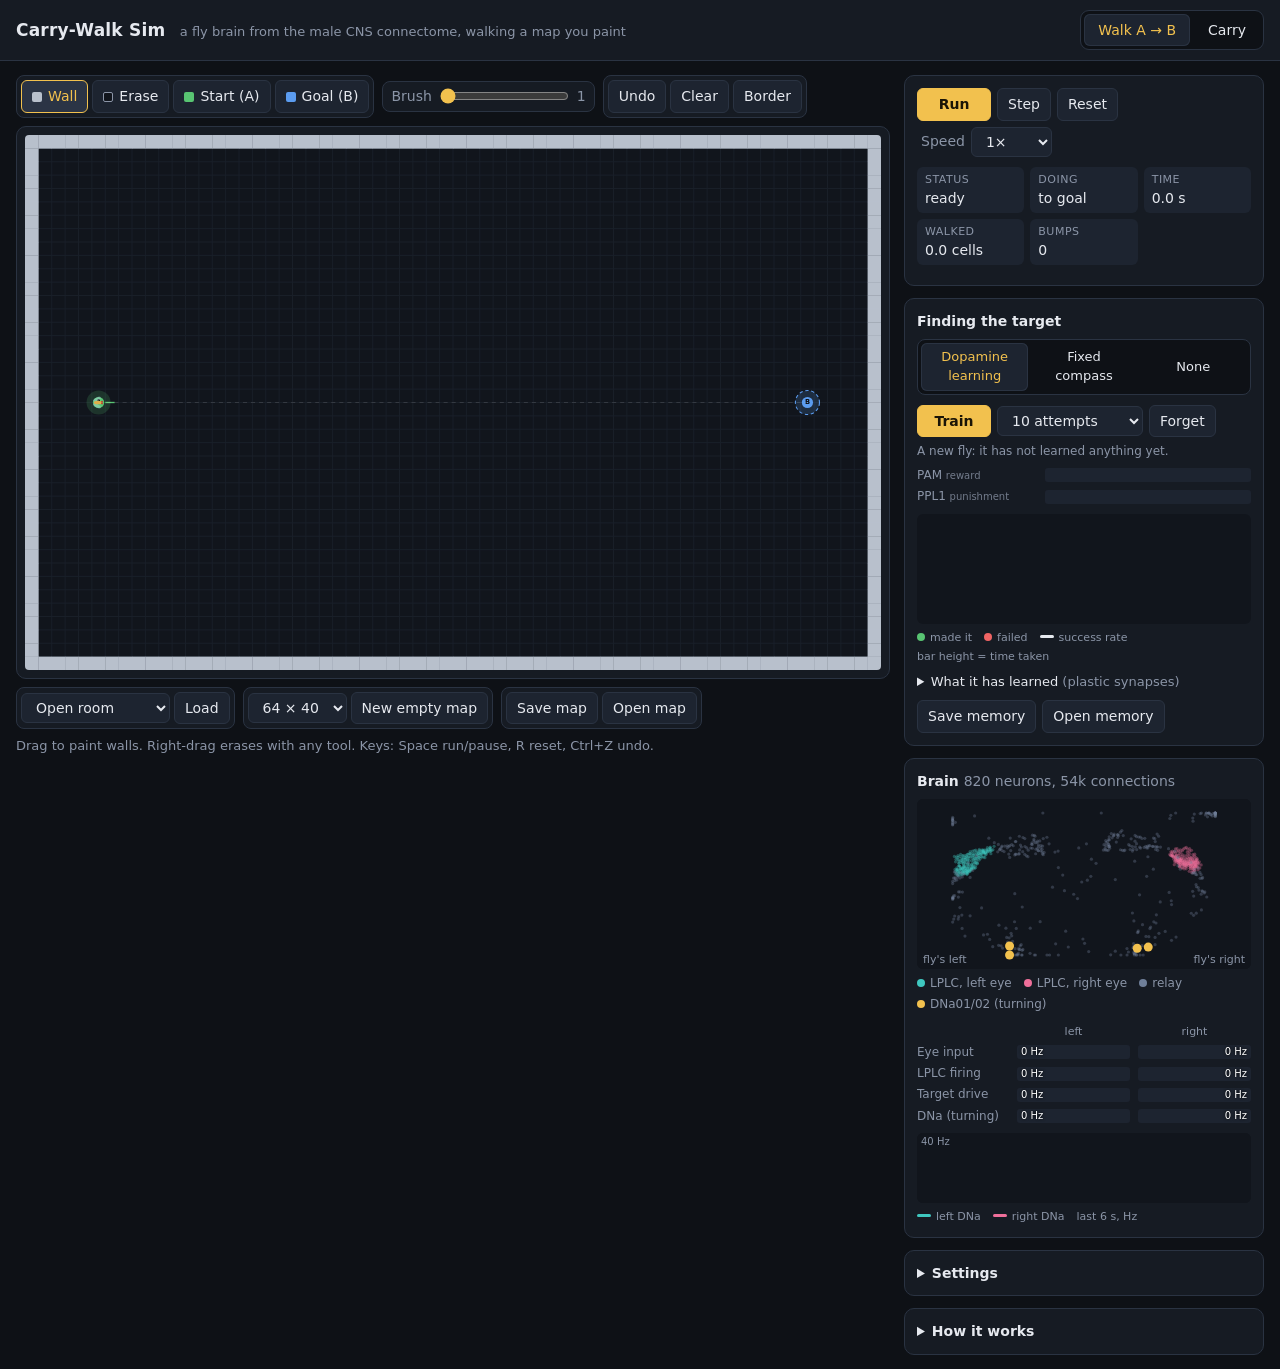
==== experiments/carry-walk-sim/web/index.html @ cd9e39ca "Reorganize the project and add the carry-walk map simulation - Move the experiments out of BrainTest" ====
<!doctype html>
<html lang="en">
<head>
<meta charset="utf-8">
<meta name="viewport" content="width=device-width, initial-scale=1">
<title>Carry-Walk Sim</title>
<link rel="stylesheet" href="style.css">
</head>
<body>
<header>
  <div class="brand">
    <strong>Carry-Walk Sim</strong>
    <span class="sub">a fly brain from the male CNS connectome, walking a map you paint</span>
  </div>
  <nav id="tabs" role="tablist"></nav>
</header>

<main>
  <section class="stage">
    <div class="toolbar" id="toolbar">
      <div class="group" id="tools"></div>
      <div class="group">
        <label class="inline">Brush
          <input type="range" id="brush" min="1" max="5" value="1">
          <span id="brushVal">1</span>
        </label>
      </div>
      <div class="group">
        <button id="undo" title="Undo (Ctrl+Z)">Undo</button>
        <button id="clear" title="Remove every wall">Clear</button>
        <button id="border" title="Wall around the edge">Border</button>
      </div>
    </div>
    <div class="canvasWrap" id="mapWrap">
      <canvas id="map"></canvas>
      <div class="banner" id="banner" hidden></div>
    </div>
    <div class="toolbar">
      <div class="group">
        <select id="preset" title="Ready-made maps"></select>
        <button id="loadPreset">Load</button>
      </div>
      <div class="group">
        <select id="newSize" title="Size of a new empty map">
          <option value="48x30">48 × 30</option>
          <option value="64x40" selected>64 × 40</option>
          <option value="96x60">96 × 60</option>
        </select>
        <button id="newMap">New empty map</button>
      </div>
      <div class="group">
        <button id="saveMap">Save map</button>
        <label class="button">Open map<input type="file" id="openMap" accept=".json,application/json" hidden></label>
      </div>
    </div>
    <p class="hint" id="hint"></p>
  </section>

  <aside>
    <section class="panel">
      <div class="runRow">
        <button id="play" class="primary">Run</button>
        <button id="step" title="One 20 ms step">Step</button>
        <button id="reset">Reset</button>
        <label class="inline">Speed
          <select id="speed">
            <option value="0.25">¼×</option>
            <option value="0.5">½×</option>
            <option value="1" selected>1×</option>
            <option value="2">2×</option>
            <option value="5">5×</option>
            <option value="10">10×</option>
            <option value="25">25×</option>
            <option value="50">50×</option>
            <option value="100">100×</option>
          </select>
        </label>
      </div>
      <dl class="stats">
        <div><dt>Status</dt><dd id="stStatus">ready</dd></div>
        <div><dt>Doing</dt><dd id="stPhase">-</dd></div>
        <div><dt>Time</dt><dd id="stTime">0.0 s</dd></div>
        <div><dt>Walked</dt><dd id="stDist">0.0 cells</dd></div>
        <div><dt>Bumps</dt><dd id="stBumps">0</dd></div>
      </dl>
      <ol class="events" id="events"></ol>
    </section>

    <section class="panel" id="learnPanel">
      <h2>Finding the target</h2>
      <div class="seg" id="steering" role="radiogroup">
        <button data-v="learned" title="The fly learns from dopamine which way to turn">Dopamine learning</button>
        <button data-v="compass" title="A fixed compass pulls toward the target">Fixed compass</button>
        <button data-v="none" title="Only the connectome's wall avoidance">None</button>
      </div>
      <div id="learnBox">
        <div class="runRow">
          <button id="train" class="primary">Train</button>
          <select id="trainN" title="How many attempts to train">
            <option value="10" selected>10 attempts</option>
            <option value="50">50 attempts</option>
            <option value="100">100 attempts</option>
            <option value="250">250 attempts</option>
            <option value="500">500 attempts</option>
            <option value="1000">1000 attempts</option>
          </select>
          <button id="forget" title="Wipe what the fly has learned">Forget</button>
        </div>
        <p class="small muted" id="trainInfo"></p>
        <div class="dopa">
          <span class="name">PAM <small>reward</small></span><div class="bar pam"><i></i></div>
          <span class="name">PPL1 <small>punishment</small></span><div class="bar ppl1"><i></i></div>
        </div>
        <canvas id="curve"></canvas>
        <div class="legend small">
          <span><i class="dot ok"></i>made it</span>
          <span><i class="dot bad"></i>failed</span>
          <span><i class="line rate"></i>success rate</span>
          <span class="muted">bar height = time taken</span>
        </div>
        <details class="synapses">
          <summary>What it has learned <span class="muted">(plastic synapses)</span></summary>
          <div id="synapses"></div>
        </details>
        <div class="runRow">
          <button id="saveMem">Save memory</button>
          <label class="button">Open memory<input type="file" id="openMem" accept=".json,application/json" hidden></label>
        </div>
      </div>
    </section>

    <section class="panel">
      <h2>Brain <span class="muted">820 neurons, 54k connections</span></h2>
      <canvas id="brain"></canvas>
      <div class="legend">
        <span><i class="dot eyeL"></i>LPLC, left eye</span>
        <span><i class="dot eyeR"></i>LPLC, right eye</span>
        <span><i class="dot relay"></i>relay</span>
        <span><i class="dot dna"></i>DNa01/02 (turning)</span>
      </div>
      <div class="meters" id="meters"></div>
      <canvas id="trace"></canvas>
      <div class="legend small">
        <span><i class="line dnaL"></i>left DNa</span>
        <span><i class="line dnaR"></i>right DNa</span>
        <span class="muted">last 6 s, Hz</span>
      </div>
    </section>

    <details class="panel" id="settingsPanel">
      <summary>Settings</summary>
      <div id="settings"></div>
      <button id="defaults">Back to defaults</button>
    </details>

    <details class="panel">
      <summary>How it works</summary>
      <div class="about">
        <p>The fly walks forward at a steady pace. Only its <b>brain</b> decides where it turns.</p>
        <p><b>Eyes.</b> Each eye looks from straight ahead to its side (the coloured rays). The more of an eye's
          view a wall fills, and the closer it is, the harder that eye's looming neurons
          (<b>LPLC1, LPLC2, LPLC4</b>) are driven, up to 150 spikes/s each.</p>
        <p><b>Brain.</b> 416 LPLC neurons, 400 relay neurons and the 4 turning neurons <b>DNa01/DNa02</b>, joined by
          their real connections from the male CNS connectome (Janelia FlyEM). Every neuron is a leaky
          integrate-and-fire unit simulated every millisecond. Nothing about "turn away from walls" is written
          in the code: that comes from the wiring.</p>
        <p><b>Turning.</b> Turning speed = gain × (right DNa rate − left DNa rate).</p>
        <p><b>Dopamine learning.</b> The fly senses which direction its current target is (8 direction cells)
          and how close walls are (6 wall cells). Those cells reach the turning neurons through synapses that start
          out random, so a new fly has no idea where to go. <b>PAM</b> dopamine neurons fire when things go better
          than expected (getting closer to the target, a wall moving away, grabbing the load, arriving).
          <b>PPL1</b> dopamine neurons fire when they go worse (bumping, a wall looming up, walking away). Synapses
          that were just used get stronger after PAM and weaker after PPL1. What it learns stays between attempts.</p>
        <p><b>Fixed compass (for comparison).</b> Instead of learning, a compass sends extra spikes to the turning
          neuron on the side of the target.</p>
        <p><b>Built-in wall avoidance.</b> Switch it off in Settings to disconnect the eyes from the connectome's
          looming neurons: the fly then has to learn from punishment alone that walls are bad.</p>
        <p><b>Controls.</b> Set <i>Eye wiring</i> to <i>swapped</i> to plug each eye into the wrong side of the
          brain: the fly then steers into walls.</p>
      </div>
    </details>
  </aside>
</main>

<script src="brain_data.js"></script>
<script src="brain.js"></script>
<script src="sim.js"></script>
<script src="presets.js"></script>
<script src="learning.js"></script>
<script src="app.js"></script>
</body>
</html>
---- experiments/carry-walk-sim/web/style.css ----
:root {
  --bg: #0e1116;
  --panel: #161b23;
  --panel-2: #1d2430;
  --line: #2a3342;
  --text: #e6e9ef;
  --muted: #8b95a7;
  --accent: #f2c14e;
  --eye-l: #3fc8c0;
  --eye-r: #ef6f9a;
  --relay: #6f7f99;
  --floor: #11151c;
  --grid: #1a2029;
  --wall: #b8c0cc;
  --start: #58c472;
  --goal: #5b9cf0;
  --pickup: #f39a3d;
  --drop: #b07cf0;
  --ok: #58c472;
  --bad: #ef6464;
}

* { box-sizing: border-box; }
html, body { margin: 0; background: var(--bg); color: var(--text); }
body { font: 14px/1.45 system-ui, -apple-system, "Segoe UI", Roboto, sans-serif; min-height: 100vh; }

header {
  display: flex; align-items: center; justify-content: space-between; gap: 16px; flex-wrap: wrap;
  padding: 10px 16px; border-bottom: 1px solid var(--line); background: var(--panel);
}
.brand strong { font-size: 17px; letter-spacing: .2px; }
.brand .sub { color: var(--muted); margin-left: 10px; font-size: 13px; }

nav { display: flex; gap: 4px; background: var(--bg); padding: 3px; border-radius: 9px; border: 1px solid var(--line); }
nav button { border: 0; background: transparent; padding: 6px 14px; border-radius: 6px; }
nav button[aria-selected="true"] { background: var(--panel-2); color: var(--accent); box-shadow: inset 0 0 0 1px var(--line); }

main { display: grid; grid-template-columns: minmax(0, 1fr) 360px; gap: 14px; padding: 14px 16px; }
@media (max-width: 1000px) { main { grid-template-columns: 1fr; } }

.stage { display: flex; flex-direction: column; gap: 8px; min-width: 0; }
.toolbar { display: flex; flex-wrap: wrap; gap: 8px; align-items: center; }
.group { display: flex; gap: 4px; align-items: center; padding: 4px; background: var(--panel); border: 1px solid var(--line); border-radius: 8px; }

button, select, .button {
  font: inherit; color: var(--text); background: var(--panel-2); border: 1px solid var(--line);
  border-radius: 6px; padding: 5px 10px; cursor: pointer;
}
button:hover, .button:hover, select:hover { border-color: #3d4a5f; }
button.primary { background: var(--accent); color: #1a1406; border-color: var(--accent); font-weight: 600; min-width: 74px; }
button.tool[aria-pressed="true"] { background: #2b3445; border-color: var(--accent); color: var(--accent); }
button.tool .sw { display: inline-block; width: 10px; height: 10px; border-radius: 2px; margin-right: 6px; vertical-align: -1px; }
label.inline { display: flex; align-items: center; gap: 6px; color: var(--muted); padding: 0 4px; }
input[type="range"] { accent-color: var(--accent); }

.canvasWrap { position: relative; background: var(--panel); border: 1px solid var(--line); border-radius: 10px; padding: 8px; }
#map { display: block; width: 100%; touch-action: none; cursor: crosshair; border-radius: 4px; }
.banner {
  position: absolute; left: 50%; top: 18px; transform: translateX(-50%);
  padding: 8px 16px; border-radius: 8px; font-weight: 600; background: var(--panel-2); border: 1px solid var(--line);
  box-shadow: 0 6px 24px rgba(0,0,0,.4);
}
.banner.ok { color: var(--ok); border-color: var(--ok); }
.banner.bad { color: var(--bad); border-color: var(--bad); }
.hint { color: var(--muted); margin: 0; font-size: 13px; }

aside { display: flex; flex-direction: column; gap: 12px; min-width: 0; }
.panel { background: var(--panel); border: 1px solid var(--line); border-radius: 10px; padding: 12px; }
.panel h2 { font-size: 14px; margin: 0 0 8px; }
.muted { color: var(--muted); font-weight: normal; }
summary { cursor: pointer; font-weight: 600; }
details[open] summary { margin-bottom: 10px; }

.runRow { display: flex; gap: 6px; align-items: center; flex-wrap: wrap; }
.stats { display: grid; grid-template-columns: repeat(auto-fill, minmax(96px, 1fr)); gap: 6px; margin: 10px 0 0; }
.stats div { background: var(--panel-2); border-radius: 6px; padding: 5px 8px; }
.stats dt { color: var(--muted); font-size: 11px; text-transform: uppercase; letter-spacing: .5px; }
.stats dd { margin: 0; font-variant-numeric: tabular-nums; }
#stStatus.success { color: var(--ok); }
#stStatus.timeout { color: var(--bad); }
.events { margin: 8px 0 0; padding-left: 20px; color: var(--muted); font-size: 13px; max-height: 90px; overflow: auto; }

#brain { width: 100%; height: 170px; display: block; background: var(--floor); border-radius: 6px; }
#trace { width: 100%; height: 70px; display: block; background: var(--floor); border-radius: 6px; margin-top: 8px; }
.legend { display: flex; flex-wrap: wrap; gap: 4px 12px; margin-top: 6px; font-size: 12px; color: var(--muted); }
.legend.small { font-size: 11px; }
.dot { display: inline-block; width: 8px; height: 8px; border-radius: 50%; margin-right: 5px; }
.dot.eyeL { background: var(--eye-l); } .dot.eyeR { background: var(--eye-r); }
.dot.relay { background: var(--relay); } .dot.dna { background: var(--accent); }
.line { display: inline-block; width: 14px; height: 3px; margin-right: 5px; vertical-align: 3px; border-radius: 2px; }
.line.dnaL { background: var(--eye-l); } .line.dnaR { background: var(--eye-r); }

.meters { display: grid; grid-template-columns: 92px 1fr 1fr; gap: 4px 8px; margin-top: 10px; font-size: 12px; align-items: center; }
.meters .name { color: var(--muted); }
.bar { position: relative; height: 14px; background: var(--panel-2); border-radius: 3px; overflow: hidden; }
.bar i { position: absolute; top: 0; bottom: 0; }
.bar.l i { right: 0; background: var(--eye-l); }
.bar.r i { left: 0; background: var(--eye-r); }
.bar span { position: absolute; inset: 0; font-size: 10px; line-height: 14px; padding: 0 4px; font-variant-numeric: tabular-nums; color: #fff; text-shadow: 0 0 3px #000; }
.bar.l span { text-align: left; } .bar.r span { text-align: right; }
.meters .head { color: var(--muted); font-size: 11px; text-align: center; }

#settings { display: grid; gap: 8px; margin-bottom: 10px; }
.setting { display: grid; grid-template-columns: 1fr 64px; gap: 2px 8px; align-items: center; }
.setting label { font-size: 13px; }
.setting .val { text-align: right; font-variant-numeric: tabular-nums; color: var(--accent); font-size: 13px; }
.setting input[type="range"], .setting select { grid-column: 1 / -1; width: 100%; }
.setting .note { grid-column: 1 / -1; color: var(--muted); font-size: 11px; }
.check { display: flex; gap: 8px; align-items: center; font-size: 13px; }
.about p { margin: 0 0 8px; color: #c5ccd8; font-size: 13px; }

.seg { display: flex; gap: 2px; background: var(--bg); border: 1px solid var(--line); border-radius: 8px; padding: 3px; margin-bottom: 10px; }
.seg button { flex: 1; border: 0; background: transparent; padding: 5px 6px; font-size: 13px; }
.seg button[aria-checked="true"] { background: var(--panel-2); color: var(--accent); box-shadow: inset 0 0 0 1px var(--line); }
.small { font-size: 12px; }
p.small { margin: 6px 0; }
.dopa { display: grid; grid-template-columns: 120px 1fr; gap: 4px 8px; align-items: center; font-size: 12px; margin: 6px 0 8px; }
.dopa .name { color: var(--muted); }
.dopa small { font-size: 10px; opacity: .8; }
.bar.pam i, .bar.ppl1 i { left: 0; transition: width .08s linear; }
.bar.pam i { background: var(--ok); }
.bar.ppl1 i { background: var(--bad); }
#curve { width: 100%; height: 110px; display: block; background: var(--floor); border-radius: 6px; }
.dot.ok { background: var(--ok); } .dot.bad { background: var(--bad); }
.synapses { margin: 8px 0; font-size: 12px; }
.synapses summary { font-weight: normal; font-size: 13px; }
.syn { display: grid; grid-template-columns: 1fr 64px 64px; gap: 2px 6px; align-items: center; }
.syn .h { color: var(--muted); font-size: 11px; text-align: center; }
.syn .c { height: 16px; border-radius: 3px; font-size: 10px; line-height: 16px; text-align: center; color: #fff; text-shadow: 0 0 3px #000; font-variant-numeric: tabular-nums; }
.syn .n { color: #c5ccd8; white-space: nowrap; overflow: hidden; text-overflow: ellipsis; }
#learnBox[hidden] { display: none; }
.line.rate { background: #e6e9ef; }
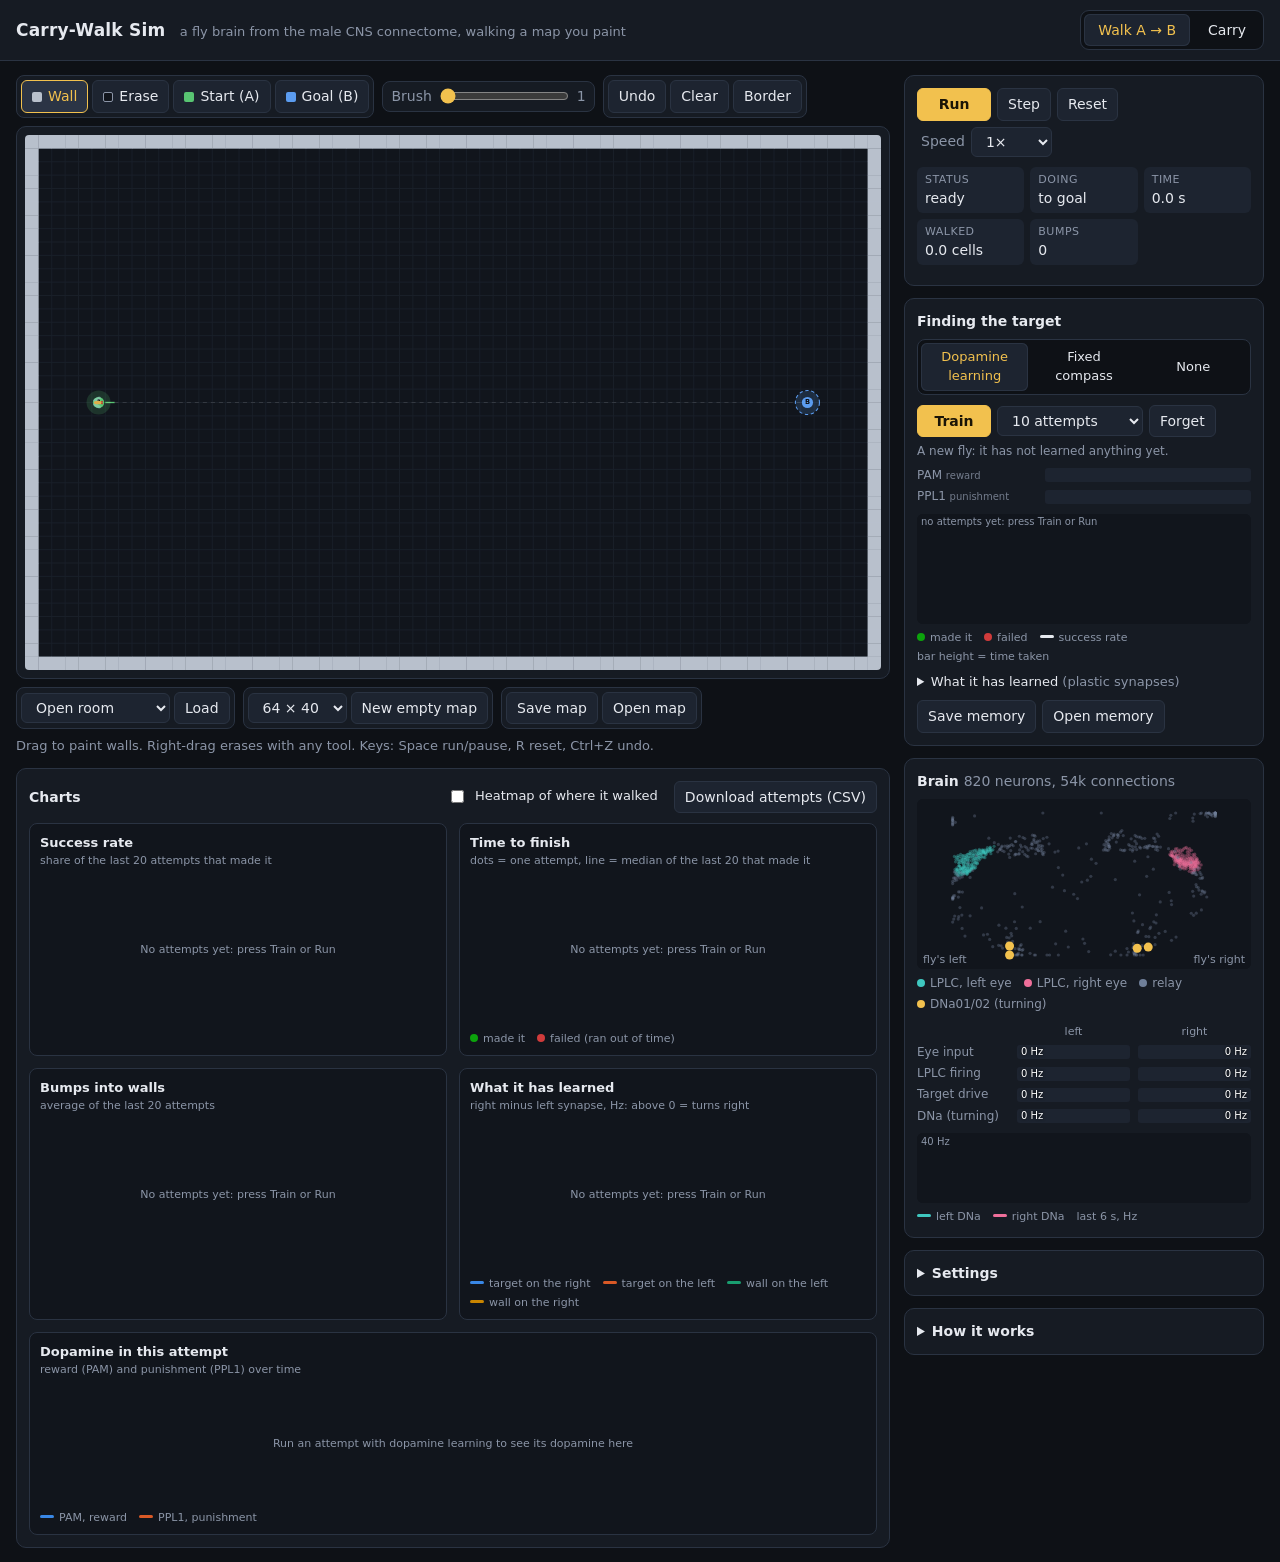
==== commit 9daf2534: "Add charts to the carry-walk simulation - Charts panel on the page: success rate, time to finish, bu" ====
--- a/experiments/carry-walk-sim/web/index.html
+++ b/experiments/carry-walk-sim/web/index.html
@@ -54,6 +54,42 @@
       </div>
     </div>
     <p class="hint" id="hint"></p>
+
+    <section class="panel charts" id="charts">
+      <div class="chartsHead">
+        <h2>Charts <span class="muted" id="chartsNote"></span></h2>
+        <label class="check"><input type="checkbox" id="showHeat"> Heatmap of where it walked</label>
+        <button id="csv" title="Every attempt as a spreadsheet file">Download attempts (CSV)</button>
+      </div>
+      <div class="chartGrid">
+        <figure class="chart">
+          <figcaption>Success rate <span>share of the last 20 attempts that made it</span></figcaption>
+          <div class="plot"><canvas id="cSuccess"></canvas><div class="tip" hidden></div></div>
+        </figure>
+        <figure class="chart">
+          <figcaption>Time to finish <span>dots = one attempt, line = median of the last 20 that made it</span></figcaption>
+          <div class="plot"><canvas id="cTime"></canvas><div class="tip" hidden></div></div>
+          <div class="legend small"><span><i class="dot ok"></i>made it</span><span><i class="dot bad"></i>failed (ran out of time)</span></div>
+        </figure>
+        <figure class="chart">
+          <figcaption>Bumps into walls <span>average of the last 20 attempts</span></figcaption>
+          <div class="plot"><canvas id="cBumps"></canvas><div class="tip" hidden></div></div>
+        </figure>
+        <figure class="chart">
+          <figcaption>What it has learned <span>right minus left synapse, Hz: above 0 = turns right</span></figcaption>
+          <div class="plot"><canvas id="cLearned"></canvas><div class="tip" hidden></div></div>
+          <div class="legend small">
+            <span><i class="line s1"></i>target on the right</span><span><i class="line s2"></i>target on the left</span>
+            <span><i class="line s3"></i>wall on the left</span><span><i class="line s4"></i>wall on the right</span>
+          </div>
+        </figure>
+        <figure class="chart wide">
+          <figcaption>Dopamine in this attempt <span>reward (PAM) and punishment (PPL1) over time</span></figcaption>
+          <div class="plot"><canvas id="cDopa"></canvas><div class="tip" hidden></div></div>
+          <div class="legend small"><span><i class="line s1"></i>PAM, reward</span><span><i class="line s2"></i>PPL1, punishment</span></div>
+        </figure>
+      </div>
+    </section>
   </section>
 
   <aside>
@@ -187,6 +223,7 @@
 <script src="sim.js"></script>
 <script src="presets.js"></script>
 <script src="learning.js"></script>
+<script src="charts.js"></script>
 <script src="app.js"></script>
 </body>
 </html>
--- a/experiments/carry-walk-sim/web/style.css
+++ b/experiments/carry-walk-sim/web/style.css
@@ -16,8 +16,13 @@
   --goal: #5b9cf0;
   --pickup: #f39a3d;
   --drop: #b07cf0;
-  --ok: #58c472;
-  --bad: #ef6464;
+  --ok: #0ca30c;
+  --bad: #d03b3b;
+  --s1: #3987e5;
+  --s2: #d95926;
+  --s3: #199e70;
+  --s4: #c98500;
+  --grid-line: #232a35;
 }
 
 * { box-sizing: border-box; }
@@ -118,8 +123,8 @@
 .dopa .name { color: var(--muted); }
 .dopa small { font-size: 10px; opacity: .8; }
 .bar.pam i, .bar.ppl1 i { left: 0; transition: width .08s linear; }
-.bar.pam i { background: var(--ok); }
-.bar.ppl1 i { background: var(--bad); }
+.bar.pam i { background: var(--s1); }
+.bar.ppl1 i { background: var(--s2); }
 #curve { width: 100%; height: 110px; display: block; background: var(--floor); border-radius: 6px; }
 .dot.ok { background: var(--ok); } .dot.bad { background: var(--bad); }
 .synapses { margin: 8px 0; font-size: 12px; }
@@ -130,3 +135,24 @@
 .syn .n { color: #c5ccd8; white-space: nowrap; overflow: hidden; text-overflow: ellipsis; }
 #learnBox[hidden] { display: none; }
 .line.rate { background: #e6e9ef; }
+
+.charts { margin-top: 4px; }
+.chartsHead { display: flex; flex-wrap: wrap; gap: 8px 16px; align-items: center; margin-bottom: 10px; }
+.chartsHead h2 { margin: 0; flex: 1; min-width: 160px; }
+.chartGrid { display: grid; grid-template-columns: repeat(auto-fit, minmax(300px, 1fr)); gap: 12px; }
+.chart { margin: 0; background: var(--floor); border: 1px solid var(--line); border-radius: 8px; padding: 10px 10px 8px; min-width: 0; }
+.chart.wide { grid-column: 1 / -1; }
+.chart figcaption { font-size: 13px; font-weight: 600; margin-bottom: 6px; }
+.chart figcaption span { display: block; font-weight: normal; color: var(--muted); font-size: 11px; }
+.plot { position: relative; }
+.plot canvas { display: block; width: 100%; height: 150px; }
+.chart.wide .plot canvas { height: 120px; }
+.tip {
+  position: absolute; pointer-events: none; background: var(--panel-2); border: 1px solid var(--line); border-radius: 6px;
+  padding: 6px 8px; font-size: 12px; white-space: nowrap; box-shadow: 0 4px 14px rgba(0,0,0,.4); z-index: 2;
+}
+.tip div { display: flex; align-items: center; gap: 6px; }
+.tip i { width: 8px; height: 8px; border-radius: 50%; display: inline-block; }
+.tip span { margin-left: auto; padding-left: 12px; font-variant-numeric: tabular-nums; }
+.line.s1 { background: var(--s1); } .line.s2 { background: var(--s2); }
+.line.s3 { background: var(--s3); } .line.s4 { background: var(--s4); }
